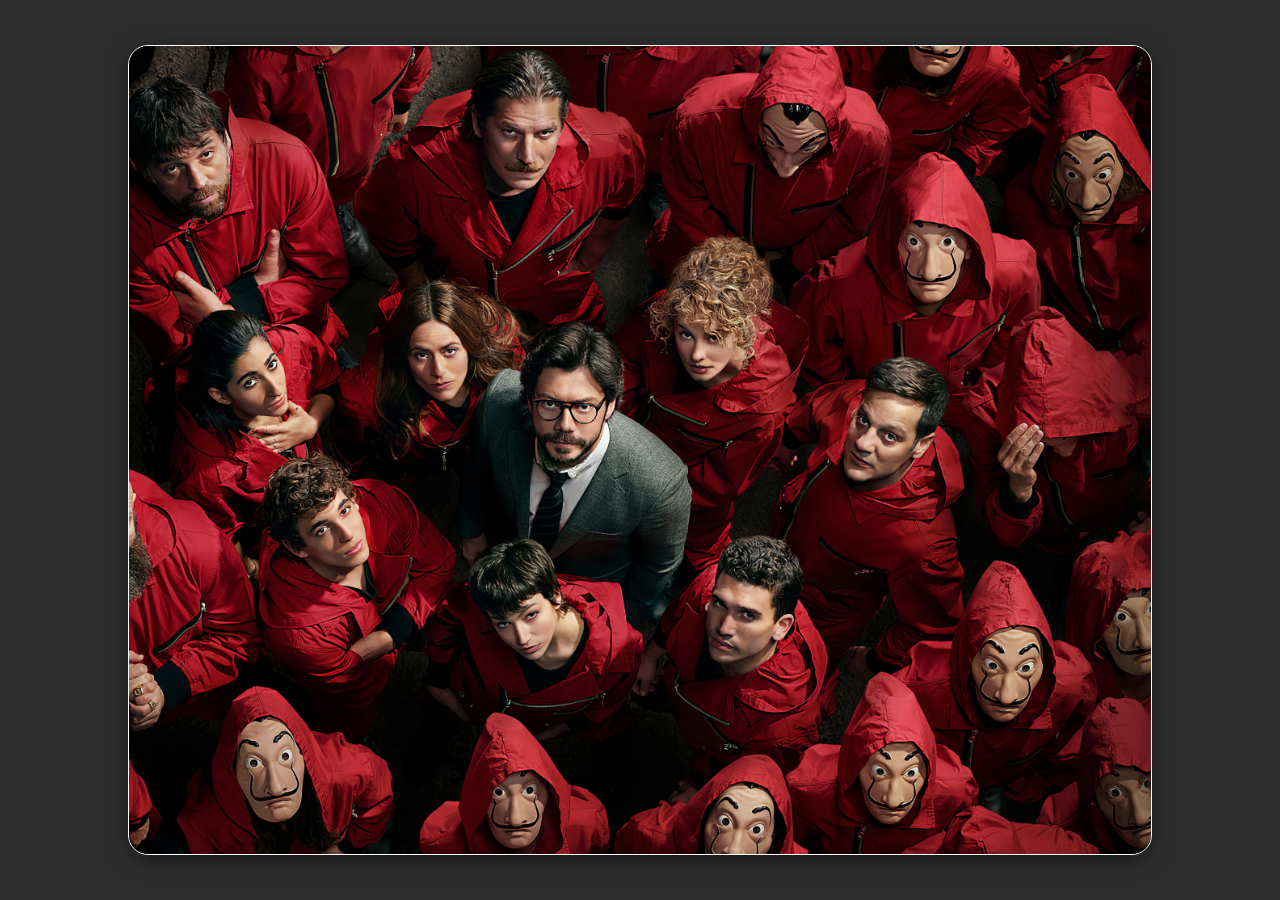
==== index.html @ b6c5fad7 "first commit" ====
<!DOCTYPE html>
<html lang="en">
  <head>
    <meta charset="UTF-8" />
    <meta name="viewport" content="width=device-width, initial-scale=1.0" />
    <link rel="stylesheet" href="style.css" />
    <link rel="shortcut icon" href="img/favicon.png" type="image/x-icon" />
    <title>Movies</title>
  </head>
  <body>
    <header></header>
    <script src="app.js"></script>
  </body>
</html>
---- style.css ----
@import url("https://fonts.googleapis.com/css?family=Poppins:ital,wght@0,100;0,200;0,300;0,400;0,500;0,600;0,700;0,800;0,900;1,100;1,200;1,300;1,400;1,500;1,600;1,700;1,800;1,900&display=swap");

* {
  margin: 0;
  padding: 0;
  box-sizing: border-box;
}

body {
  width: 100%;
  height: 100vh;
  background: rgb(45, 45, 45);
  font-family: "Poppins", sans-serif;
  display: flex;
  align-items: center;
  justify-content: center;
}

header {
  position: relative;
  width: 80%;
  height: 90%;
  border: 1px solid #fff;
  border-radius: 20px;
  overflow: hidden;
  box-shadow: 0px 5px 25px -8px #000;
}

header::before {
  content: "";
  position: absolute;
  width: 100%;
  height: 100%;
  background: url("img/money\ heist1.jpg") no-repeat center center/cover;
}
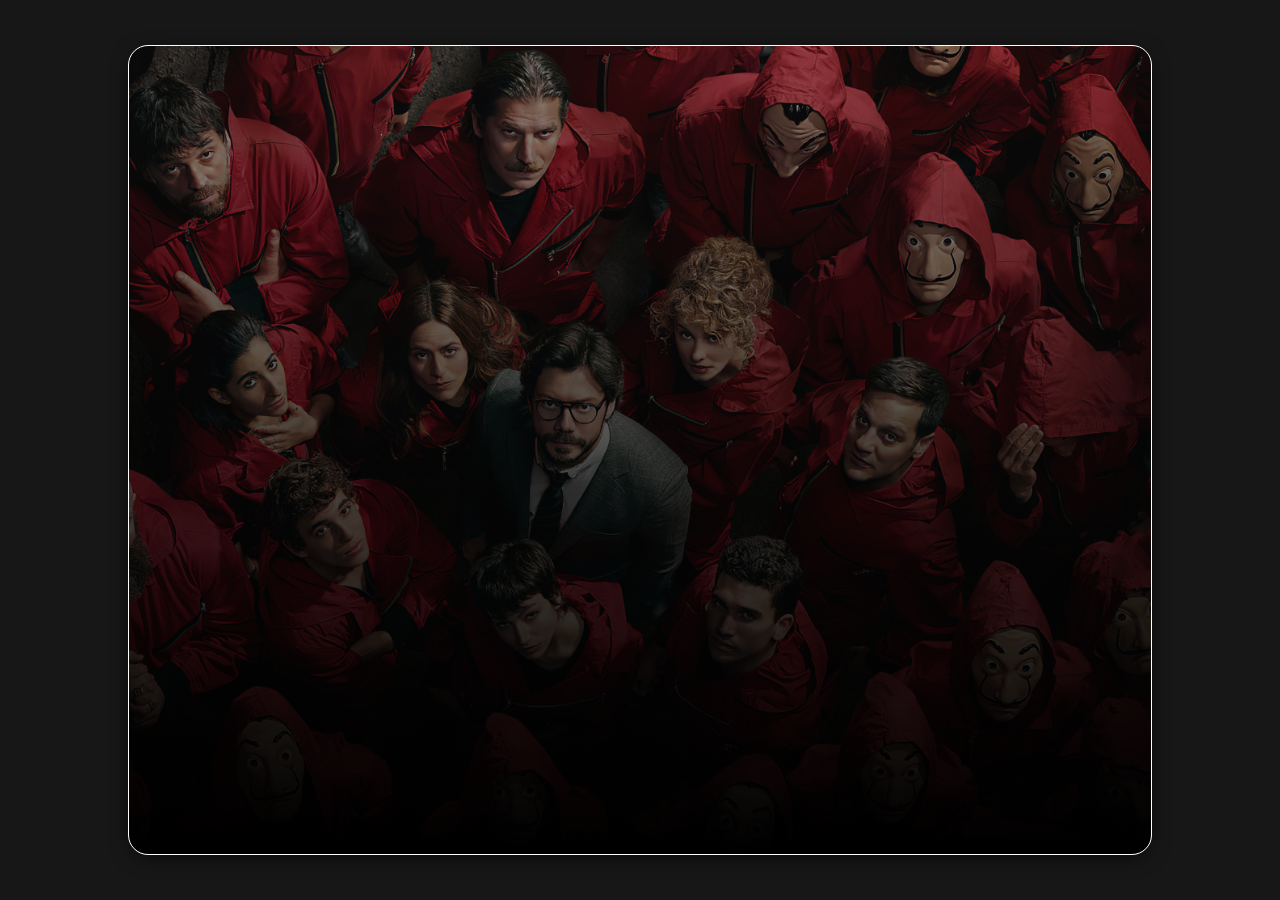
==== commit 0ebce1ae: "add video" ====
--- a/index.html
+++ b/index.html
@@ -8,7 +8,9 @@
     <title>Movies</title>
   </head>
   <body>
-    <header></header>
+    <header>
+      <video src="video/theboys.webm" autoplay muted></video>
+    </header>
     <script src="app.js"></script>
   </body>
 </html>
--- a/style.css
+++ b/style.css
@@ -9,7 +9,7 @@
 body {
   width: 100%;
   height: 100vh;
-  background: rgb(45, 45, 45);
+  background: rgb(23, 23, 23);
   font-family: "Poppins", sans-serif;
   display: flex;
   align-items: center;
@@ -32,4 +32,23 @@
   width: 100%;
   height: 100%;
   background: url("img/money\ heist1.jpg") no-repeat center center/cover;
+  opacity: 0.6;
+  z-index: -1;
 }
+
+header::after {
+  content: "";
+  position: absolute;
+  width: 100%;
+  height: 100%;
+  background: linear-gradient(180deg, transparent, #000);
+  z-index: -1;
+}
+
+header video {
+  position: absolute;
+  width: 120%;
+  height: 190%;
+  top: -47%;
+  z-index: -1;
+}
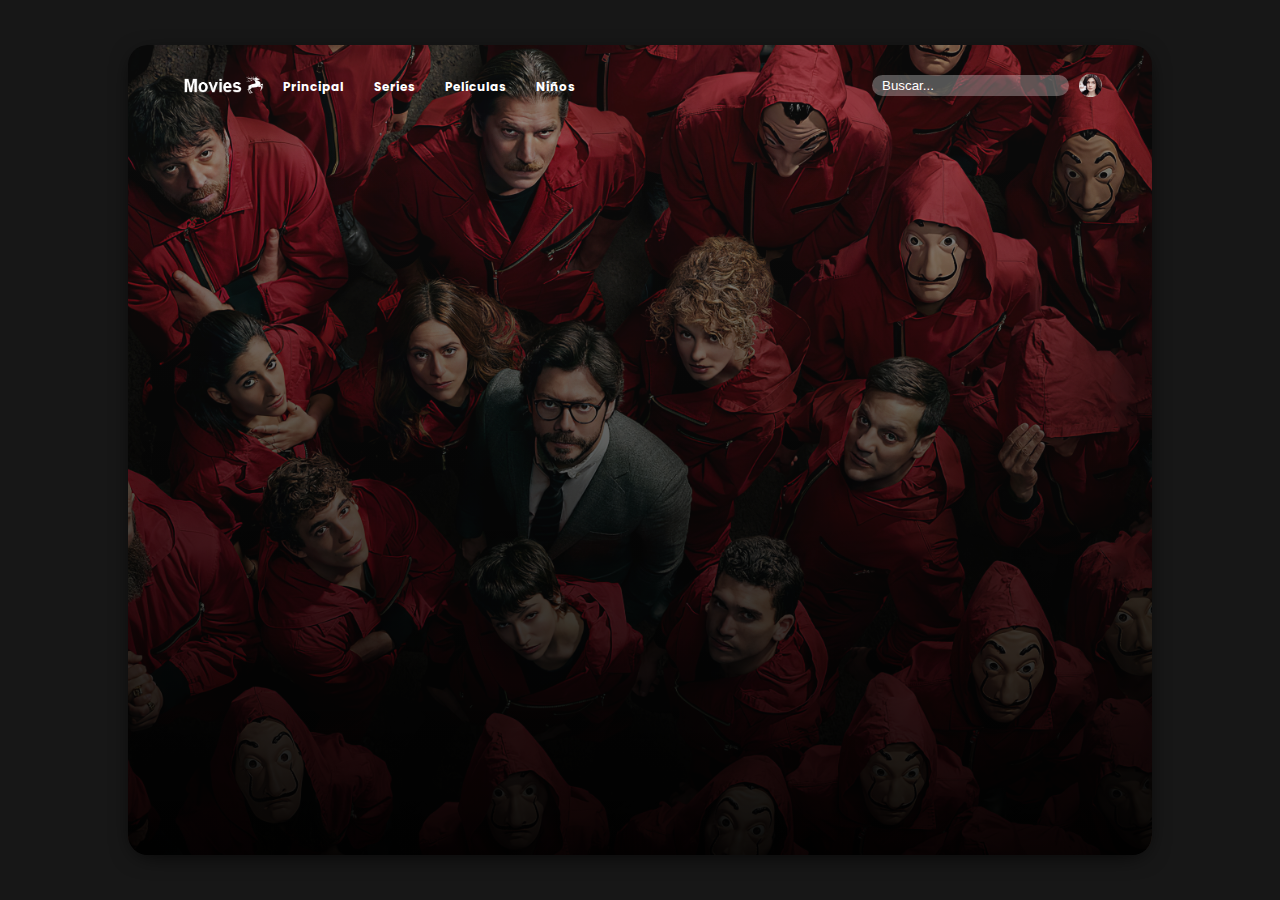
==== commit 75005c5f: "nav style + search" ====
--- a/index.html
+++ b/index.html
@@ -1,15 +1,50 @@
 <!DOCTYPE html>
-<html lang="en">
+<html lang="en-ES">
   <head>
     <meta charset="UTF-8" />
     <meta name="viewport" content="width=device-width, initial-scale=1.0" />
+    <link rel="stylesheet" href="https://cdn.jsdelivr.net/npm/bootstrap-icons@1.10.5/font/bootstrap-icons.css">
     <link rel="stylesheet" href="style.css" />
     <link rel="shortcut icon" href="img/favicon.png" type="image/x-icon" />
-    <title>Movies</title>
+    <title>Películas</title>
   </head>
   <body>
     <header>
       <video src="video/theboys.webm" autoplay muted></video>
+      <nav>
+        <div class="logo-ul">
+          <img src="img/logo.png" alt="" />
+          <ul>
+            <li>
+              <a href="#">Principal</a>
+            </li>
+            <li>
+              <a href="#">Series</a>
+            </li>
+            <li>
+              <a href="#">Películas</a>
+            </li>
+            <li>
+              <a href="#">Niños</a>
+            </li>
+          </ul>
+        </div>
+        <div class="search-user">
+          <input type="text" placeholder="Buscar..." id="search-input"/>
+          <img src="img/user.jpg" alt="" />
+          <div class="search">
+            <a href="#" class="card">
+                <img src="img/the boys.jpg" alt="">
+                <div class="cont">
+                    <h3>The Boys</h3>
+                    <p>Acción, 2021, <span>IMDB</span><i class="bi bi-star-fill"></i> 9.6</p>
+                </div>
+            </a>
+          </div>
+      </nav>
+      <div class="content">
+        
+      </div>
     </header>
     <script src="app.js"></script>
   </body>
--- a/style.css
+++ b/style.css
@@ -20,7 +20,7 @@
   position: relative;
   width: 80%;
   height: 90%;
-  border: 1px solid #fff;
+  /* border: 1px solid #fff; */
   border-radius: 20px;
   overflow: hidden;
   box-shadow: 0px 5px 25px -8px #000;
@@ -52,3 +52,163 @@
   top: -47%;
   z-index: -1;
 }
+
+header nav {
+  width: 100%;
+  height: 10%;
+  /* border: 1px solid #fff; */
+  display: flex;
+  align-items: center;
+  justify-content: space-between;
+  padding: 0px 50px;
+}
+
+header nav .logo-ul {
+  display: flex;
+  align-items: center;
+  justify-content: center;
+}
+
+header nav .logo-ul img {
+  width: 90px;
+}
+
+header nav .logo-ul ul {
+  display: flex;
+  align-items: center;
+  justify-content: center;
+  list-style: none;
+}
+
+header nav .logo-ul ul li {
+  padding: 3px 15px;
+}
+
+header nav .logo-ul ul li a {
+  text-decoration: none;
+  color: #fff;
+  font-size: 12px;
+  font-weight: bold;
+  transition: 0.3s linear;
+}
+
+header nav .logo-ul ul li a:hover {
+  color: rgb(255, 255, 255, 0.7);
+}
+
+header nav .search-user {
+  position: relative;
+  display: flex;
+  align-items: center;
+  justify-content: center;
+}
+
+header nav .search-user input {
+  padding: 3px 10px;
+  border-radius: 20px;
+  border: none;
+  outline: none;
+  background: rgb(255, 255, 255, 0.3);
+  color: #fff;
+  margin-right: 10px;
+}
+
+header nav .search-user input::placeholder {
+  color: #fff;
+}
+
+header nav .search-user img {
+  width: 23px;
+  height: 23px;
+  border-radius: 50%;
+}
+
+header nav .search-user .search {
+  position: absolute;
+  width: 320px;
+  height: 270px;
+  /* border: 1px solid #fff; */
+  right: 0;
+  top: 40px;
+  z-index: 99999;
+  overflow-y: auto;
+}
+
+header nav .search-user .search::-webkit-scrollbar {
+  width: 5px;
+  background: rgb(255, 255, 255, 0.3);
+  border-radius: 5px;
+  visibility: hidden;
+}
+
+header nav .search-user .search::-webkit-scrollbar-thumb {
+  width: 5px;
+  background: rgb(255, 255, 255, 0.4);
+  border-radius: 5px;
+  visibility: hidden;
+}
+
+header nav .search-user .search:hover::-webkit-scrollbar {
+  visibility: visible;
+}
+
+header nav .search-user .search:hover::-webkit-scrollbar-thumb {
+  visibility: visible;
+}
+
+header nav .search-user .search .card {
+  position: relative;
+  width: 100%;
+  height: 50px;
+  display: flex;
+  align-items: center;
+  margin-bottom: 5px;
+  padding: 3px 0px;
+  text-decoration: none;
+  display: none;
+}
+
+header nav .search-user .search .card::before {
+  content: "";
+  position: absolute;
+  width: 100%;
+  height: 100%;
+  background: rgb(255, 255, 255, 0.1);
+  backdrop-filter: blur(5px);
+  border-radius: 5px;
+  z-index: -1;
+}
+
+header nav .search-user .search .card img {
+  width: 28px;
+  height: 90%;
+  border-radius: 2px;
+  margin-left: 8px;
+}
+
+header nav .search-user .search .card .cont {
+  margin-left: 10px;
+  color: #fff;
+}
+
+header nav .search-user .search .card .cont h3 {
+  font-size: 15px;
+  line-height: 25px;
+  overflow: hidden;
+  text-overflow: ellipsis;
+  white-space: nowrap;
+  width: 250px;
+}
+
+header nav .search-user .search .card .cont p {
+  font-size: 10px;
+  color: rgb(255, 255, 255, 0.8);
+}
+
+header nav .search-user .search .card .cont span {
+  background: yellow;
+  color: #000;
+  padding: 0px 3px;
+  margin: 0px 5px 0px 10px;
+  font-weight: 500;
+}
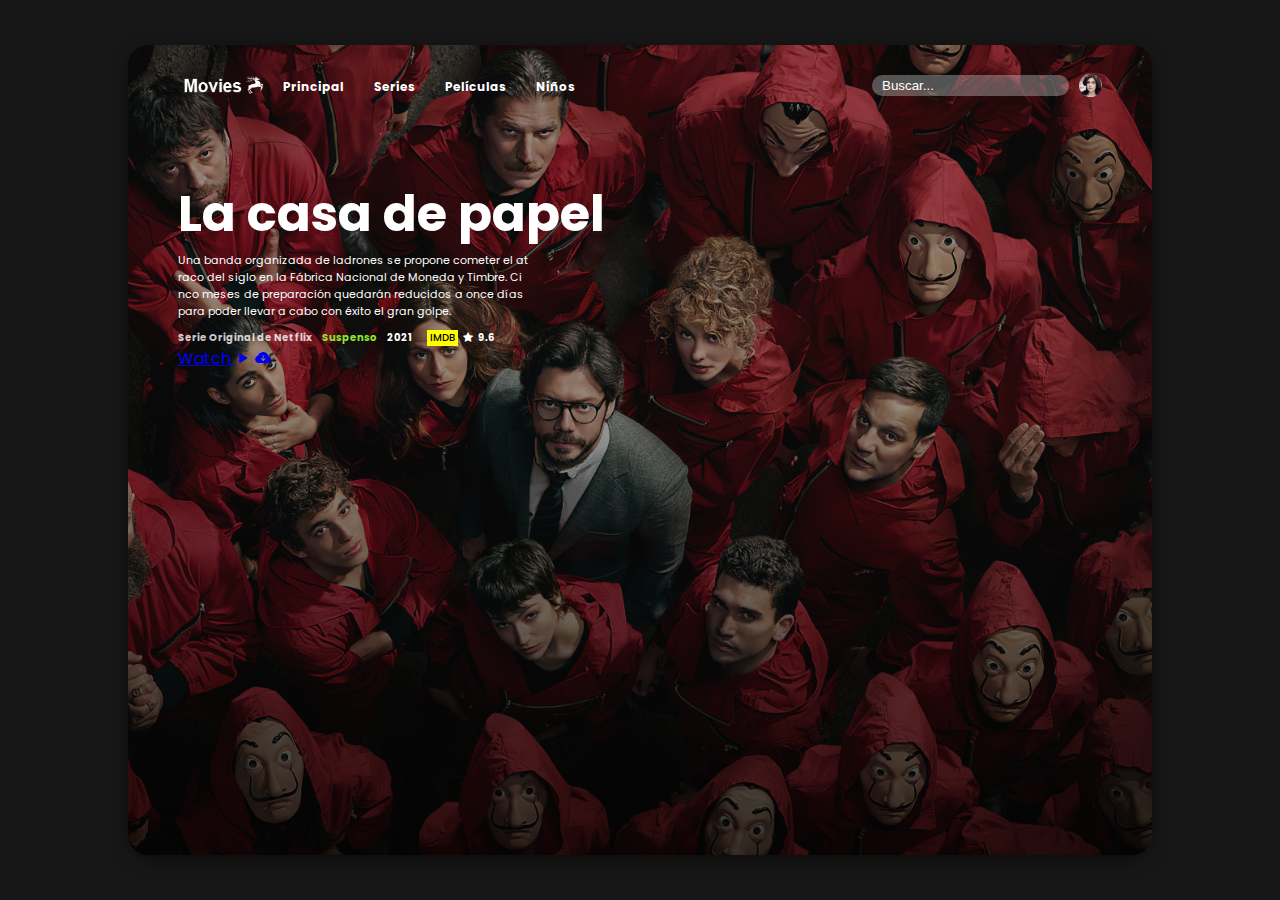
==== commit aedfeebe: "add description" ====
--- a/index.html
+++ b/index.html
@@ -43,7 +43,18 @@
           </div>
       </nav>
       <div class="content">
-        
+        <h1 id="title">La casa de papel</h1>
+        <p>Una banda organizada de ladrones se propone cometer el atraco del siglo en la Fábrica Nacional de Moneda y Timbre. Cinco meses de preparación quedarán reducidos a once días para poder llevar a cabo con éxito el gran golpe.</p>
+        <div class="details">
+            <h6>Serie Original de Netflix</h6>
+            <h5 id="gen">Suspenso</h5>
+            <h4>2021</h4>
+            <h3 id="rate"><span>IMDB</span><i class="bi bi-star-fill"></i> 9.6</h3>
+        </div>
+        <div class="btns">
+          <a href="#" id="play">Watch <i class="bi bi-play-fill"></i></a>
+          <a href="#" id="download-main"> <i class="bi bi-cloud-arrow-down-fill"></i></a>
+        </div>
       </div>
     </header>
     <script src="app.js"></script>
--- a/style.css
+++ b/style.css
@@ -212,3 +212,63 @@
   margin: 0px 5px 0px 10px;
   font-weight: 500;
 }
+
+header .content {
+  position: relative;
+  color: #fff;
+  margin-top: 50px;
+  padding-left: 50px;
+}
+
+header .content h1 {
+  font-size: 50px;
+}
+
+header .content p {
+  font-size: 11px;
+  width: 350px;
+  word-break: break-all;
+}
+
+header .content .details {
+  display: flex;
+  align-items: center;
+  margin-top: 10px;
+}
+
+header .content .details h6 {
+  color: rgb(255, 255, 255, 0.8);
+  font-size: 10px;
+  margin-right: 10px;
+}
+
+header .content .details h5 {
+  color: rgb(142, 230, 48);
+  font-size: 10px;
+  margin-right: 10px;
+}
+
+header .content .details h4 {
+  color: #fff;
+  font-size: 10px;
+  margin-right: 10px;
+}
+
+header .content .details h3 {
+  color: #fff;
+  display: flex;
+  align-items: center;
+  font-size: 10px;
+}
+
+header .content .details h3 span {
+  background: yellow;
+  color: #000;
+  padding: 0px 3px;
+  margin: 0px 5px 0px 5px;
+  font-weight: 500;
+}
+
+header .content .details h3 i {
+  margin-right: 5px;
+}
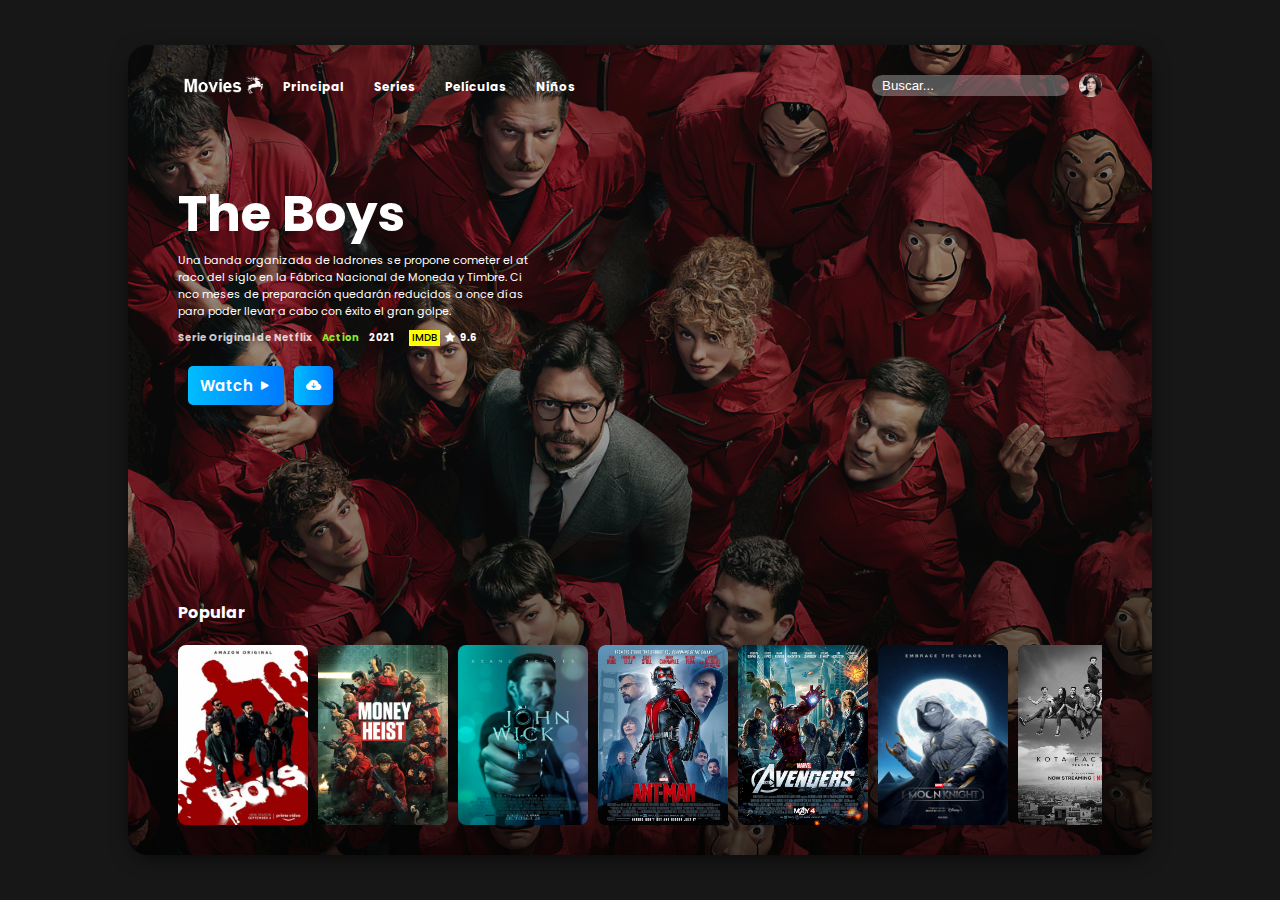
==== commit 93d6b220: "add view popular" ====
--- a/index.html
+++ b/index.html
@@ -48,7 +48,7 @@
         <div class="details">
             <h6>Serie Original de Netflix</h6>
             <h5 id="gen">Suspenso</h5>
-            <h4>2021</h4>
+            <h4 id="date">2021</h4>
             <h3 id="rate"><span>IMDB</span><i class="bi bi-star-fill"></i> 9.6</h3>
         </div>
         <div class="btns">
@@ -56,6 +56,26 @@
           <a href="#" id="download-main"> <i class="bi bi-cloud-arrow-down-fill"></i></a>
         </div>
       </div>
+      <section>
+        <h4>Popular</h4>
+        <i class="bi bi-chevron-left"></i>
+        <i class="bi bi-chevron-right"></i>
+        <div class="cards">
+          <!-- <a href="#" class="card">
+            <img src="img/the boys.jpg" alt="" class="poster">
+            <div class="rest-card">
+              <img src="img/the boys1.jpg" alt="">
+              <div class="cont">
+                <h4>The Boys</h4>
+                <div class="sub">
+                  <p>Acción, 2022</p>
+                  <h3><span>IMDB</span><i class="bi bi-star-fill"></i> 9.6</h3>
+                </div>
+              </div>
+            </div>
+          </a>         -->
+        </div>
+      </section>
     </header>
     <script src="app.js"></script>
   </body>
--- a/style.css
+++ b/style.css
@@ -272,3 +272,205 @@
 header .content .details h3 i {
   margin-right: 5px;
 }
+
+header .content .btns {
+  margin-top: 20px;
+  display: flex;
+  align-items: center;
+}
+
+header .content .btns a {
+  padding: 8px 12px;
+  font-size: 15px;
+  font-weight: 600;
+  background: linear-gradient(90deg, #00bdff, #0079ff);
+  border-radius: 5px;
+  color: #fff;
+  margin-left: 10px;
+  text-decoration: none;
+  animation: button 1s linear infinite;
+}
+
+@keyframes button {
+  0% {
+    background: linear-gradient(0deg, #00bdff, #0079ff);
+  }
+  12% {
+    background: linear-gradient(45deg, #00bdff, #0079ff);
+  }
+  24% {
+    background: linear-gradient(95deg, #00bdff, #0079ff);
+  }
+  36% {
+    background: linear-gradient(145deg, #00bdff, #0079ff);
+  }
+  48% {
+    background: linear-gradient(195deg, #00bdff, #0079ff);
+  }
+  60% {
+    background: linear-gradient(245deg, #00bdff, #0079ff);
+  }
+  72% {
+    background: linear-gradient(295deg, #00bdff, #0079ff);
+  }
+  100% {
+    background: linear-gradient(360deg, #00bdff, #0079ff);
+  }
+}
+
+header section {
+  position: absolute;
+  width: 100%;
+  height: auto;
+  padding: 0px 50px;
+  bottom: 20px;
+  color: #fff;
+}
+
+header section .cards {
+  position: relative;
+  width: 100%;
+  height: 200px;
+  /* border: 1px solid #fff; */
+  margin-top: 10px;
+  display: flex;
+  align-items: center;
+  overflow-x: auto;
+  scroll-behavior: smooth;
+}
+
+header section .cards::-webkit-scrollbar {
+  display: none;
+}
+
+header section .cards .card {
+  position: relative;
+  min-width: 130px;
+  height: 180px;
+  /* border: 1px solid #fff; */
+  border-radius: 8px;
+  margin-right: 10px;
+  background: #000;
+  transition: 0.3s linear;
+}
+
+header section .cards .card .poster {
+  width: 100%;
+  height: 100%;
+  border-radius: 8px;
+  position: relative;
+}
+
+header section .cards .card:hover {
+  min-width: 300px;
+  overflow: hidden;
+}
+
+header section .cards .card .rest-card {
+  position: absolute;
+  width: 100%;
+  height: 100%;
+  border-radius: 8px;
+  left: 0;
+  top: 0;
+  z-index: 999999;
+  opacity: 0;
+  transition: 1s linear;
+}
+
+header section .cards .card .rest-card img {
+  position: relative;
+  width: 100%;
+  height: 100%;
+  border-radius: 8px;
+  z-index: -1;
+}
+
+header section .cards .card .rest-card::after {
+  content: "";
+  position: absolute;
+  width: 100%;
+  height: 100%;
+  background: linear-gradient(180deg, transparent, #000);
+  left: 0;
+  bottom: 0;
+  z-index: -1;
+}
+
+header section .cards .card .rest-card .cont {
+  position: absolute;
+  width: 100%;
+  bottom: 10px;
+  left: 0;
+  color: #fff;
+  padding: 0px 20px;
+}
+
+header section .cards .card .rest-card .cont .sub {
+  display: flex;
+  align-items: center;
+  justify-content: space-between;
+}
+
+header section .cards .card .rest-card .cont .sub p {
+  font-size: 12px;
+  font-weight: 400;
+  color: rgb(255, 255, 255, 0.7);
+}
+
+header section .cards .card .rest-card .cont .sub h3 {
+  color: #fff;
+  font-size: 12px;
+  display: flex;
+  align-items: center;
+}
+
+header section .cards .card .rest-card .cont .sub h3 span {
+  background: yellow;
+  color: #000;
+  padding: 0px 3px;
+  margin: 0px 5px 0px 10px;
+  font-weight: 500;
+  border-radius: 2px;
+}
+
+header section .cards .card .rest-card .cont .sub h3 i {
+  margin-right: 3px;
+}
+
+header section .cards .card:hover .rest-card {
+  opacity: 1;
+}
+
+header section .bi-chevron-left,
+.bi-chevron-right {
+  position: absolute;
+  top: 50%;
+  left: 3%;
+  width: 25px;
+  height: 25px;
+  background: rgb(255, 255, 255, 0.3);
+  color: #fff;
+  display: flex;
+  align-items: center;
+  justify-content: center;
+  border-radius: 50%;
+  font-size: 12px;
+  cursor: pointer;
+  transition: 0.3s linear;
+  z-index: 999999999;
+  opacity: 0;
+}
+
+header section .bi-chevron-right {
+  left: unset;
+  right: 3%;
+}
+
+header section:hover .bi-chevron-right {
+  opacity: 1;
+}
+
+header section:hover .bi-chevron-left {
+  opacity: 1;
+}
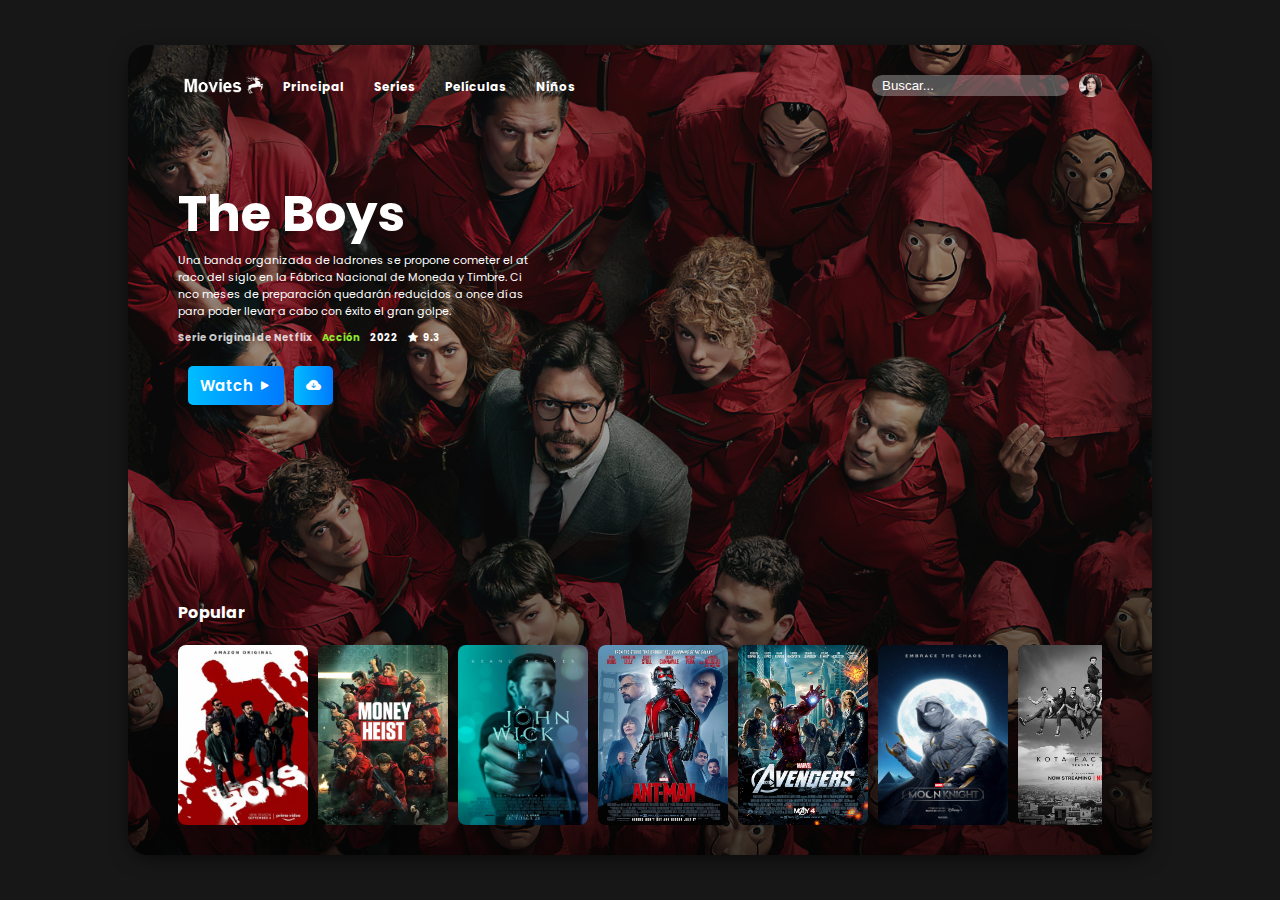
==== commit 433a9250: "add search and play" ====
--- a/index.html
+++ b/index.html
@@ -30,16 +30,16 @@
           </ul>
         </div>
         <div class="search-user">
-          <input type="text" placeholder="Buscar..." id="search-input"/>
+          <input type="text" placeholder="Buscar..." id="search_input"/>
           <img src="img/user.jpg" alt="" />
           <div class="search">
-            <a href="#" class="card">
+            <!-- <a href="#" class="card">
                 <img src="img/the boys.jpg" alt="">
                 <div class="cont">
                     <h3>The Boys</h3>
                     <p>Acción, 2021, <span>IMDB</span><i class="bi bi-star-fill"></i> 9.6</p>
                 </div>
-            </a>
+            </a> -->
           </div>
       </nav>
       <div class="content">
